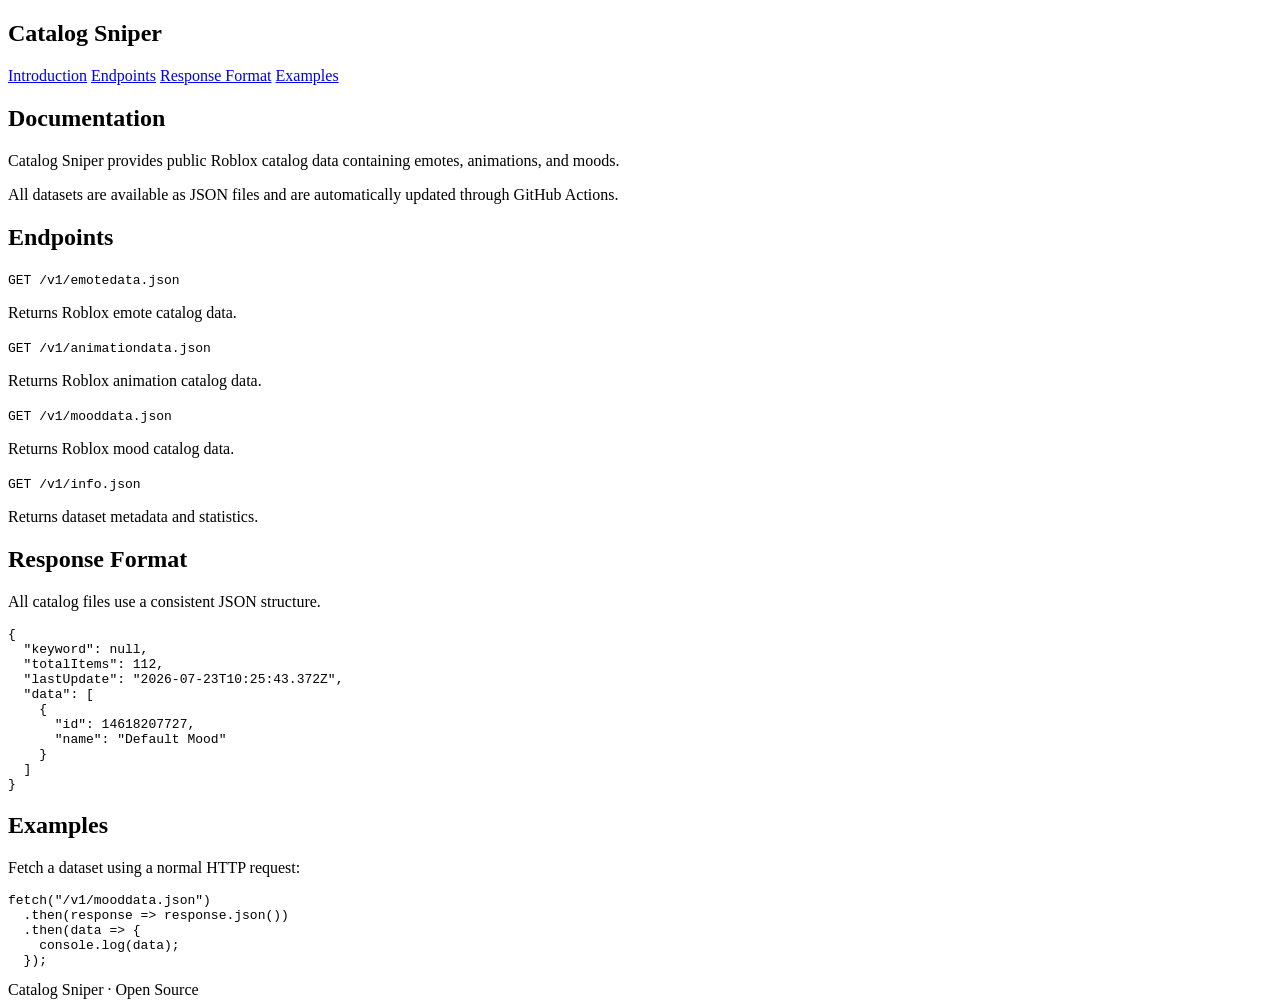
==== public/docs/index.html @ 38dd3ee1 "Create index.html" ====
<!DOCTYPE html>
<html lang="en">
<head>
    <meta charset="UTF-8">
    <meta name="viewport" content="width=device-width, initial-scale=1.0">

    <title>Documentation</title>
    <meta name="description" content="Catalog Sniper documentation.">

    <link rel="stylesheet" href="style.css">
</head>

<body>

<div class="docs-container">

    <aside class="sidebar">

        <h2>Catalog Sniper</h2>

        <nav>
            <a href="#introduction">Introduction</a>
            <a href="#endpoints">Endpoints</a>
            <a href="#response">Response Format</a>
            <a href="#examples">Examples</a>
        </nav>

    </aside>


    <main class="content">


        <section id="introduction">

            <h1>Documentation</h1>

            <p>
                Catalog Sniper provides public Roblox catalog data
                containing emotes, animations, and moods.
            </p>

            <p>
                All datasets are available as JSON files and are
                automatically updated through GitHub Actions.
            </p>

        </section>



        <section id="endpoints">

            <h2>Endpoints</h2>


            <div class="endpoint">

                <code>GET /v1/emotedata.json</code>

                <p>
                    Returns Roblox emote catalog data.
                </p>

            </div>


            <div class="endpoint">

                <code>GET /v1/animationdata.json</code>

                <p>
                    Returns Roblox animation catalog data.
                </p>

            </div>


            <div class="endpoint">

                <code>GET /v1/mooddata.json</code>

                <p>
                    Returns Roblox mood catalog data.
                </p>

            </div>


            <div class="endpoint">

                <code>GET /v1/info.json</code>

                <p>
                    Returns dataset metadata and statistics.
                </p>

            </div>


        </section>




        <section id="response">

            <h2>Response Format</h2>


            <p>
                All catalog files use a consistent JSON structure.
            </p>


            <pre><code>{
  "keyword": null,
  "totalItems": 112,
  "lastUpdate": "2026-07-23T10:25:43.372Z",
  "data": [
    {
      "id": 14618207727,
      "name": "Default Mood"
    }
  ]
}</code></pre>


        </section>




        <section id="examples">

            <h2>Examples</h2>


            <p>
                Fetch a dataset using a normal HTTP request:
            </p>


            <pre><code>fetch("/v1/mooddata.json")
  .then(response => response.json())
  .then(data => {
    console.log(data);
  });</code></pre>


        </section>




        <footer>
            Catalog Sniper · Open Source
        </footer>


    </main>


</div>


</body>
</html>
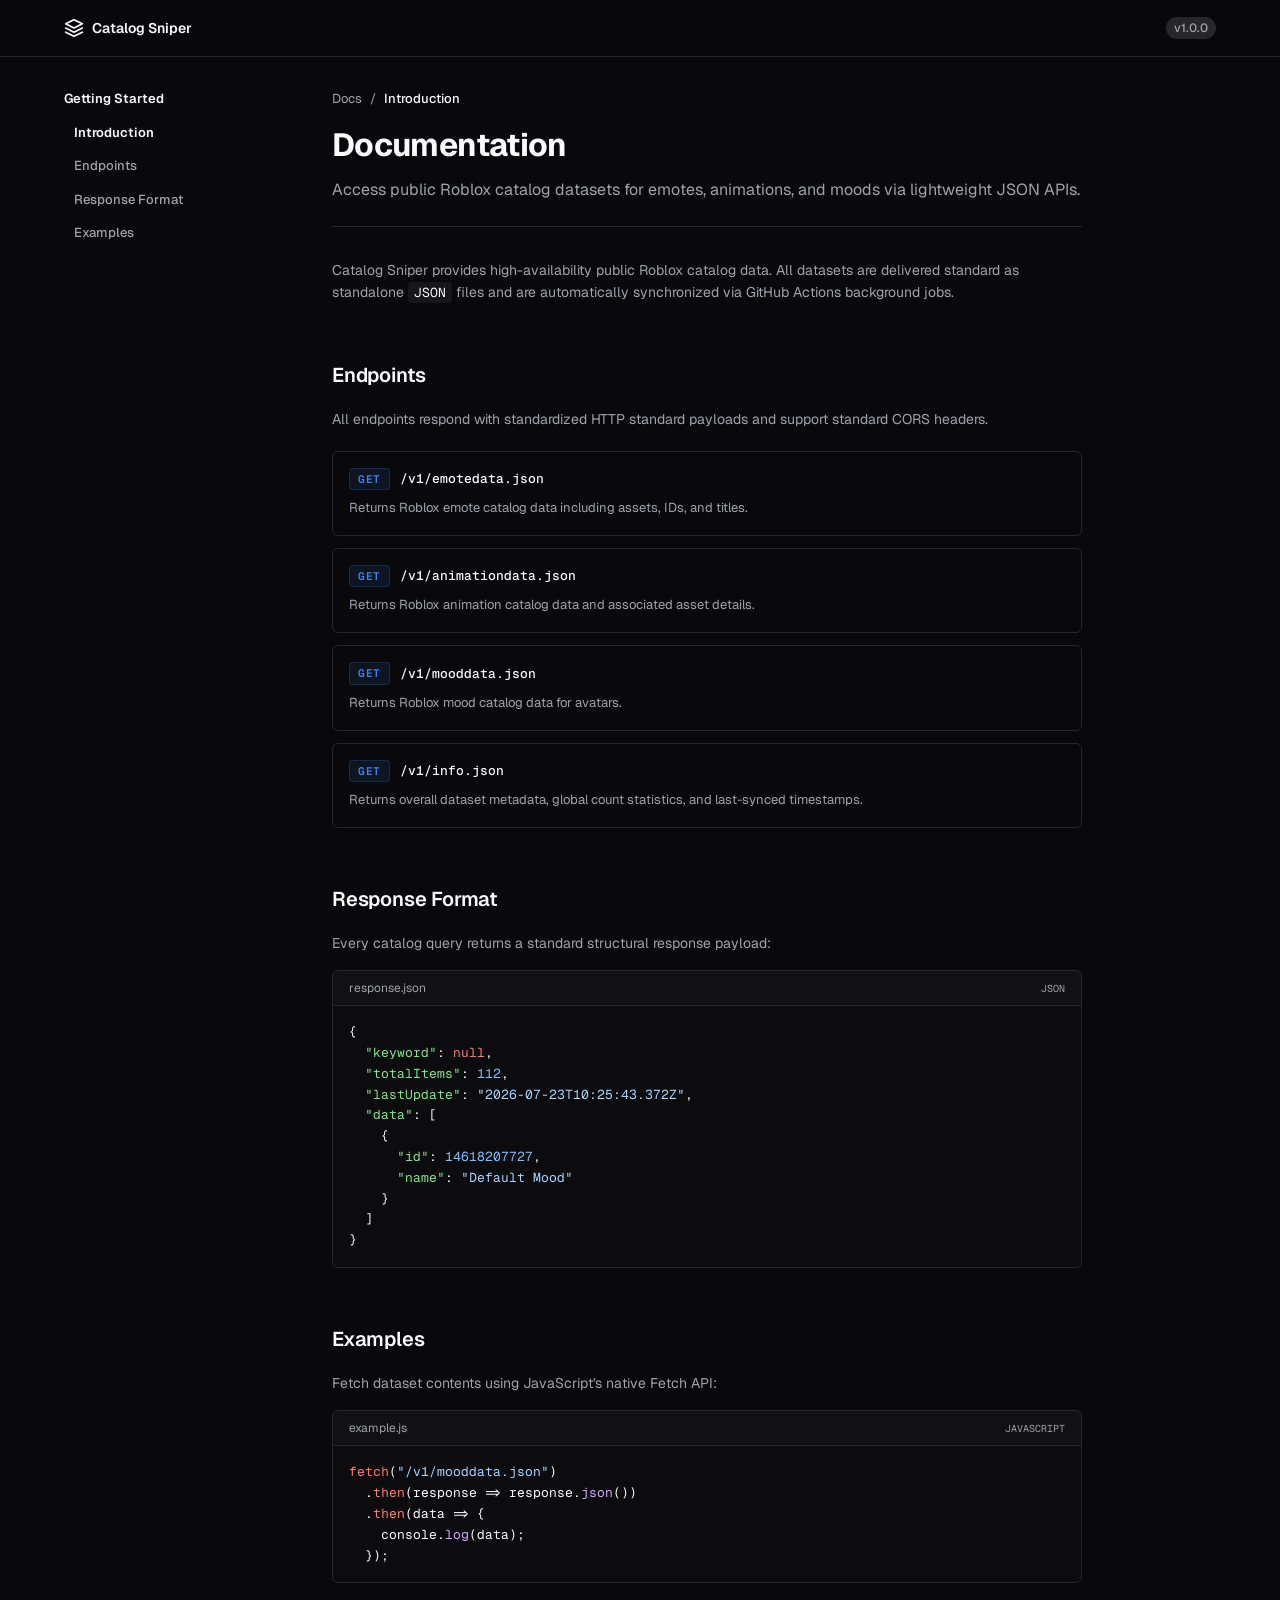
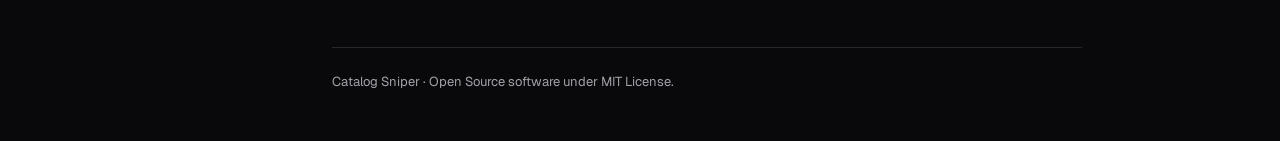
==== commit 050a4eed: "Update index.html" ====
--- a/public/docs/index.html
+++ b/public/docs/index.html
@@ -1,168 +1,147 @@
 <!DOCTYPE html>
-<html lang="en">
+<html lang="en" class="dark">
 <head>
     <meta charset="UTF-8">
     <meta name="viewport" content="width=device-width, initial-scale=1.0">
-
-    <title>Documentation</title>
-    <meta name="description" content="Catalog Sniper documentation.">
-
+    <title>Catalog Sniper - Documentation</title>
+    <meta name="description" content="Catalog Sniper documentation and API reference.">
     <link rel="stylesheet" href="style.css">
 </head>
-
 <body>
 
-<div class="docs-container">
+    <header class="header">
+        <div class="header-container">
+            <a href="#" class="brand">
+                <svg width="20" height="20" viewBox="0 0 24 24" fill="none" stroke="currentColor" stroke-width="2" stroke-linecap="round" stroke-linejoin="round"><path d="M12 2L2 7l10 5 10-5-10-5z"/><path d="M2 17l10 5 10-5"/><path d="M2 12l10 5 10-5"/></svg>
+                <span>Catalog Sniper</span>
+            </a>
+            <div class="header-badge">v1.0.0</div>
+        </div>
+    </header>
 
-    <aside class="sidebar">
+    <div class="docs-container">
 
-        <h2>Catalog Sniper</h2>
+        <aside class="sidebar">
+            <div class="sidebar-group">
+                <span class="sidebar-title">Getting Started</span>
+                <nav class="sidebar-links">
+                    <a href="#introduction" class="active">Introduction</a>
+                    <a href="#endpoints">Endpoints</a>
+                    <a href="#response">Response Format</a>
+                    <a href="#examples">Examples</a>
+                </nav>
+            </div>
+        </aside>
 
-        <nav>
-            <a href="#introduction">Introduction</a>
-            <a href="#endpoints">Endpoints</a>
-            <a href="#response">Response Format</a>
-            <a href="#examples">Examples</a>
-        </nav>
+        <main class="content">
 
-    </aside>
+            <section id="introduction">
+                <div class="breadcrumbs">
+                    <span>Docs</span>
+                    <span>/</span>
+                    <span class="current">Introduction</span>
+                </div>
+                
+                <h1>Documentation</h1>
+                <p class="lead">
+                    Access public Roblox catalog datasets for emotes, animations, and moods via lightweight JSON APIs.
+                </p>
 
-
-    <main class="content">
-
-
-        <section id="introduction">
-
-            <h1>Documentation</h1>
-
-            <p>
-                Catalog Sniper provides public Roblox catalog data
-                containing emotes, animations, and moods.
-            </p>
-
-            <p>
-                All datasets are available as JSON files and are
-                automatically updated through GitHub Actions.
-            </p>
-
-        </section>
-
-
-
-        <section id="endpoints">
-
-            <h2>Endpoints</h2>
-
-
-            <div class="endpoint">
-
-                <code>GET /v1/emotedata.json</code>
+                <hr class="separator" />
 
                 <p>
-                    Returns Roblox emote catalog data.
+                    Catalog Sniper provides high-availability public Roblox catalog data. All datasets are delivered standard as standalone <code>JSON</code> files and are automatically synchronized via GitHub Actions background jobs.
                 </p>
+            </section>
 
-            </div>
+            <section id="endpoints">
+                <h2>Endpoints</h2>
+                <p>All endpoints respond with standardized HTTP standard payloads and support standard CORS headers.</p>
 
+                <div class="endpoints-list">
+                    
+                    <div class="endpoint-card">
+                        <div class="endpoint-header">
+                            <span class="badge badge-get">GET</span>
+                            <code>/v1/emotedata.json</code>
+                        </div>
+                        <p>Returns Roblox emote catalog data including assets, IDs, and titles.</p>
+                    </div>
 
-            <div class="endpoint">
+                    <div class="endpoint-card">
+                        <div class="endpoint-header">
+                            <span class="badge badge-get">GET</span>
+                            <code>/v1/animationdata.json</code>
+                        </div>
+                        <p>Returns Roblox animation catalog data and associated asset details.</p>
+                    </div>
 
-                <code>GET /v1/animationdata.json</code>
+                    <div class="endpoint-card">
+                        <div class="endpoint-header">
+                            <span class="badge badge-get">GET</span>
+                            <code>/v1/mooddata.json</code>
+                        </div>
+                        <p>Returns Roblox mood catalog data for avatars.</p>
+                    </div>
 
-                <p>
-                    Returns Roblox animation catalog data.
-                </p>
+                    <div class="endpoint-card">
+                        <div class="endpoint-header">
+                            <span class="badge badge-get">GET</span>
+                            <code>/v1/info.json</code>
+                        </div>
+                        <p>Returns overall dataset metadata, global count statistics, and last-synced timestamps.</p>
+                    </div>
 
-            </div>
+                </div>
+            </section>
 
+            <section id="response">
+                <h2>Response Format</h2>
+                <p>Every catalog query returns a standard structural response payload:</p>
 
-            <div class="endpoint">
-
-                <code>GET /v1/mooddata.json</code>
-
-                <p>
-                    Returns Roblox mood catalog data.
-                </p>
-
-            </div>
-
-
-            <div class="endpoint">
-
-                <code>GET /v1/info.json</code>
-
-                <p>
-                    Returns dataset metadata and statistics.
-                </p>
-
-            </div>
-
-
-        </section>
-
-
-
-
-        <section id="response">
-
-            <h2>Response Format</h2>
-
-
-            <p>
-                All catalog files use a consistent JSON structure.
-            </p>
-
-
-            <pre><code>{
-  "keyword": null,
-  "totalItems": 112,
-  "lastUpdate": "2026-07-23T10:25:43.372Z",
-  "data": [
+                <div class="code-block">
+                    <div class="code-header">
+                        <span>response.json</span>
+                        <span class="code-lang">json</span>
+                    </div>
+                    <pre><code>{
+  <span class="key">"keyword"</span>: <span class="null">null</span>,
+  <span class="key">"totalItems"</span>: <span class="number">112</span>,
+  <span class="key">"lastUpdate"</span>: <span class="string">"2026-07-23T10:25:43.372Z"</span>,
+  <span class="key">"data"</span>: [
     {
-      "id": 14618207727,
-      "name": "Default Mood"
+      <span class="key">"id"</span>: <span class="number">14618207727</span>,
+      <span class="key">"name"</span>: <span class="string">"Default Mood"</span>
     }
   ]
 }</code></pre>
+                </div>
+            </section>
 
+            <section id="examples">
+                <h2>Examples</h2>
+                <p>Fetch dataset contents using JavaScript's native Fetch API:</p>
 
-        </section>
+                <div class="code-block">
+                    <div class="code-header">
+                        <span>example.js</span>
+                        <span class="code-lang">javascript</span>
+                    </div>
+                    <pre><code><span class="keyword">fetch</span>(<span class="string">"/v1/mooddata.json"</span>)
+  .<span class="keyword">then</span>(response => response.<span class="function">json</span>())
+  .<span class="keyword">then</span>(data => {
+    console.<span class="function">log</span>(data);
+  });</code></pre>
+                </div>
+            </section>
 
+            <footer class="footer">
+                <p>Catalog Sniper · Open Source software under MIT License.</p>
+            </footer>
 
+        </main>
 
-
-        <section id="examples">
-
-            <h2>Examples</h2>
-
-
-            <p>
-                Fetch a dataset using a normal HTTP request:
-            </p>
-
-
-            <pre><code>fetch("/v1/mooddata.json")
-  .then(response => response.json())
-  .then(data => {
-    console.log(data);
-  });</code></pre>
-
-
-        </section>
-
-
-
-
-        <footer>
-            Catalog Sniper · Open Source
-        </footer>
-
-
-    </main>
-
-
-</div>
-
+    </div>
 
 </body>
 </html>
--- a/public/docs/style.css
+++ b/public/docs/style.css
@@ -0,0 +1,321 @@
+@import url('https://fonts.googleapis.com/css2?family=Geist:wght@400;500;600;700&family=Geist+Mono:wght@400;500&display=swap');
+
+:root {
+    --background: #09090b;
+    --foreground: #fafafa;
+    --muted: #27272a;
+    --muted-foreground: #a1a1aa;
+    --border: #27272a;
+    --card: #09090b;
+    --card-hover: #18181b;
+    --primary: #fafafa;
+    --primary-foreground: #18181b;
+    --accent-get: #3b82f6;
+    --accent-get-bg: rgba(59, 130, 246, 0.1);
+    --code-bg: #0c0c0e;
+    
+    --radius-lg: 8px;
+    --radius-md: 6px;
+    --radius-sm: 4px;
+}
+
+* {
+    box-sizing: border-box;
+    margin: 0;
+    padding: 0;
+}
+
+html {
+    scroll-behavior: smooth;
+    color-scheme: dark;
+}
+
+body {
+    background-color: var(--background);
+    color: var(--foreground);
+    font-family: 'Geist', -apple-system, BlinkMacSystemFont, "Segoe UI", Roboto, sans-serif;
+    -webkit-font-smoothing: antialiased;
+    line-height: 1.5;
+}
+
+.header {
+    position: sticky;
+    top: 0;
+    z-index: 50;
+    width: 100%;
+    border-bottom: 1px solid var(--border);
+    background-color: rgba(9, 9, 11, 0.8);
+    backdrop-filter: blur(8px);
+}
+
+.header-container {
+    max-width: 1200px;
+    margin: 0 auto;
+    height: 56px;
+    padding: 0 24px;
+    display: flex;
+    align-items: center;
+    justify-content: space-between;
+}
+
+.brand {
+    display: flex;
+    align-items: center;
+    gap: 8px;
+    font-weight: 600;
+    font-size: 14px;
+    color: var(--foreground);
+    text-decoration: none;
+}
+
+.header-badge {
+    font-size: 12px;
+    padding: 2px 8px;
+    border-radius: 12px;
+    background: var(--muted);
+    color: var(--muted-foreground);
+    font-weight: 500;
+}
+
+.docs-container {
+    max-width: 1200px;
+    margin: 0 auto;
+    display: flex;
+    padding: 32px 24px;
+    gap: 48px;
+}
+
+.sidebar {
+    width: 220px;
+    flex-shrink: 0;
+    position: sticky;
+    top: 88px;
+    height: calc(100vh - 110px);
+    overflow-y: auto;
+}
+
+.sidebar-title {
+    font-size: 13px;
+    font-weight: 600;
+    color: var(--foreground);
+    margin-bottom: 8px;
+    display: block;
+}
+
+.sidebar-links {
+    display: flex;
+    flex-direction: column;
+    gap: 2px;
+}
+
+.sidebar-links a {
+    text-decoration: none;
+    color: var(--muted-foreground);
+    font-size: 13px;
+    font-weight: 500;
+    padding: 6px 10px;
+    border-radius: var(--radius-sm);
+    transition: all 0.15s ease;
+}
+
+.sidebar-links a:hover {
+    color: var(--foreground);
+    background-color: rgba(255, 255, 255, 0.04);
+}
+
+.sidebar-links a.active {
+    color: var(--foreground);
+    font-weight: 600;
+}
+
+.content {
+    flex: 1;
+    max-width: 750px;
+}
+
+.breadcrumbs {
+    display: flex;
+    align-items: center;
+    gap: 8px;
+    font-size: 13px;
+    color: var(--muted-foreground);
+    margin-bottom: 12px;
+}
+
+.breadcrumbs .current {
+    color: var(--foreground);
+    font-weight: 500;
+}
+
+h1 {
+    font-size: 32px;
+    font-weight: 700;
+    letter-spacing: -0.02em;
+    margin-bottom: 8px;
+}
+
+.lead {
+    font-size: 16px;
+    color: var(--muted-foreground);
+    line-height: 1.6;
+}
+
+.separator {
+    border: 0;
+    height: 1px;
+    background: var(--border);
+    margin: 24px 0 32px;
+}
+
+section {
+    margin-bottom: 56px;
+    scroll-margin-top: 80px;
+}
+
+h2 {
+    font-size: 20px;
+    font-weight: 600;
+    letter-spacing: -0.01em;
+    margin-bottom: 12px;
+    padding-bottom: 6px;
+}
+
+p {
+    color: var(--muted-foreground);
+    font-size: 14px;
+    line-height: 1.6;
+    margin-bottom: 16px;
+}
+
+code {
+    font-family: 'Geist Mono', monospace;
+    font-size: 13px;
+    background-color: rgba(255, 255, 255, 0.06);
+    padding: 2px 6px;
+    border-radius: var(--radius-sm);
+    color: var(--foreground);
+}
+
+.endpoints-list {
+    display: flex;
+    flex-direction: column;
+    gap: 12px;
+    margin-top: 20px;
+}
+
+.endpoint-card {
+    border: 1px solid var(--border);
+    background-color: var(--card);
+    border-radius: var(--radius-md);
+    padding: 16px;
+    transition: background-color 0.15s ease, border-color 0.15s ease;
+}
+
+.endpoint-card:hover {
+    background-color: var(--card-hover);
+    border-color: #3f3f46;
+}
+
+.endpoint-header {
+    display: flex;
+    align-items: center;
+    gap: 10px;
+    margin-bottom: 8px;
+}
+
+.endpoint-header code {
+    background: transparent;
+    padding: 0;
+    font-weight: 500;
+}
+
+.endpoint-card p {
+    margin: 0;
+    font-size: 13px;
+}
+
+.badge {
+    font-family: 'Geist Mono', monospace;
+    font-size: 11px;
+    font-weight: 600;
+    padding: 2px 8px;
+    border-radius: 4px;
+    letter-spacing: 0.05em;
+}
+
+.badge-get {
+    color: var(--accent-get);
+    background: var(--accent-get-bg);
+    border: 1px solid rgba(59, 130, 246, 0.2);
+}
+
+.code-block {
+    margin-top: 16px;
+    border: 1px solid var(--border);
+    border-radius: var(--radius-md);
+    background: var(--code-bg);
+    overflow: hidden;
+}
+
+.code-header {
+    display: flex;
+    justify-content: space-between;
+    align-items: center;
+    padding: 8px 16px;
+    border-bottom: 1px solid var(--border);
+    font-size: 12px;
+    color: var(--muted-foreground);
+    background: rgba(255, 255, 255, 0.02);
+}
+
+.code-lang {
+    font-family: 'Geist Mono', monospace;
+    text-transform: uppercase;
+    font-size: 10px;
+}
+
+pre {
+    padding: 16px;
+    overflow-x: auto;
+}
+
+pre code {
+    background: transparent;
+    padding: 0;
+    font-size: 13px;
+    line-height: 1.6;
+    display: block;
+}
+
+.key { color: #7ee787; }
+.string { color: #a5d6ff; }
+.number { color: #79c0ff; }
+.null { color: #ff7b72; }
+.keyword { color: #ff7b72; }
+.function { color: #d2a8ff; }
+
+.footer {
+    border-top: 1px solid var(--border);
+    padding-top: 24px;
+    margin-top: 64px;
+}
+
+.footer p {
+    font-size: 13px;
+    color: var(--muted-foreground);
+}
+
+@media (max-width: 768px) {
+    .docs-container {
+        flex-direction: column;
+        padding: 24px 16px;
+    }
+
+    .sidebar {
+        width: 100%;
+        height: auto;
+        position: static;
+        border-bottom: 1px solid var(--border);
+        padding-bottom: 16px;
+    }
+}
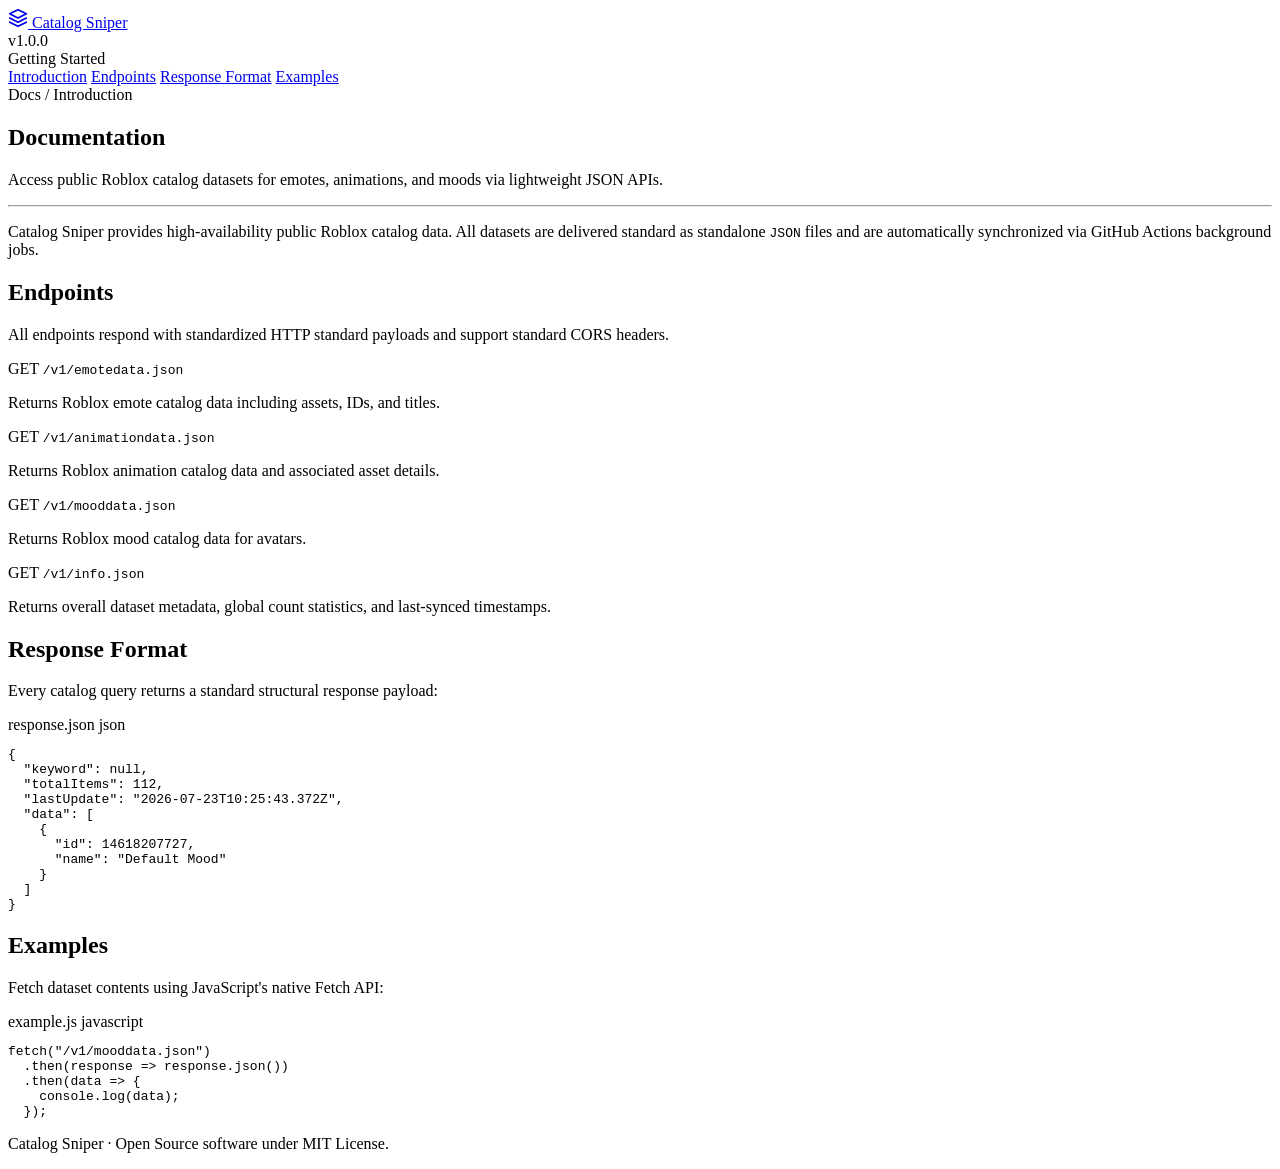
==== commit 0471d719: "Update index.html" ====
--- a/public/docs/index.html
+++ b/public/docs/index.html
@@ -5,7 +5,7 @@
     <meta name="viewport" content="width=device-width, initial-scale=1.0">
     <title>Catalog Sniper - Documentation</title>
     <meta name="description" content="Catalog Sniper documentation and API reference.">
-    <link rel="stylesheet" href="style.css">
+    <link rel="stylesheet" href="/docs/style.css">
 </head>
 <body>
 
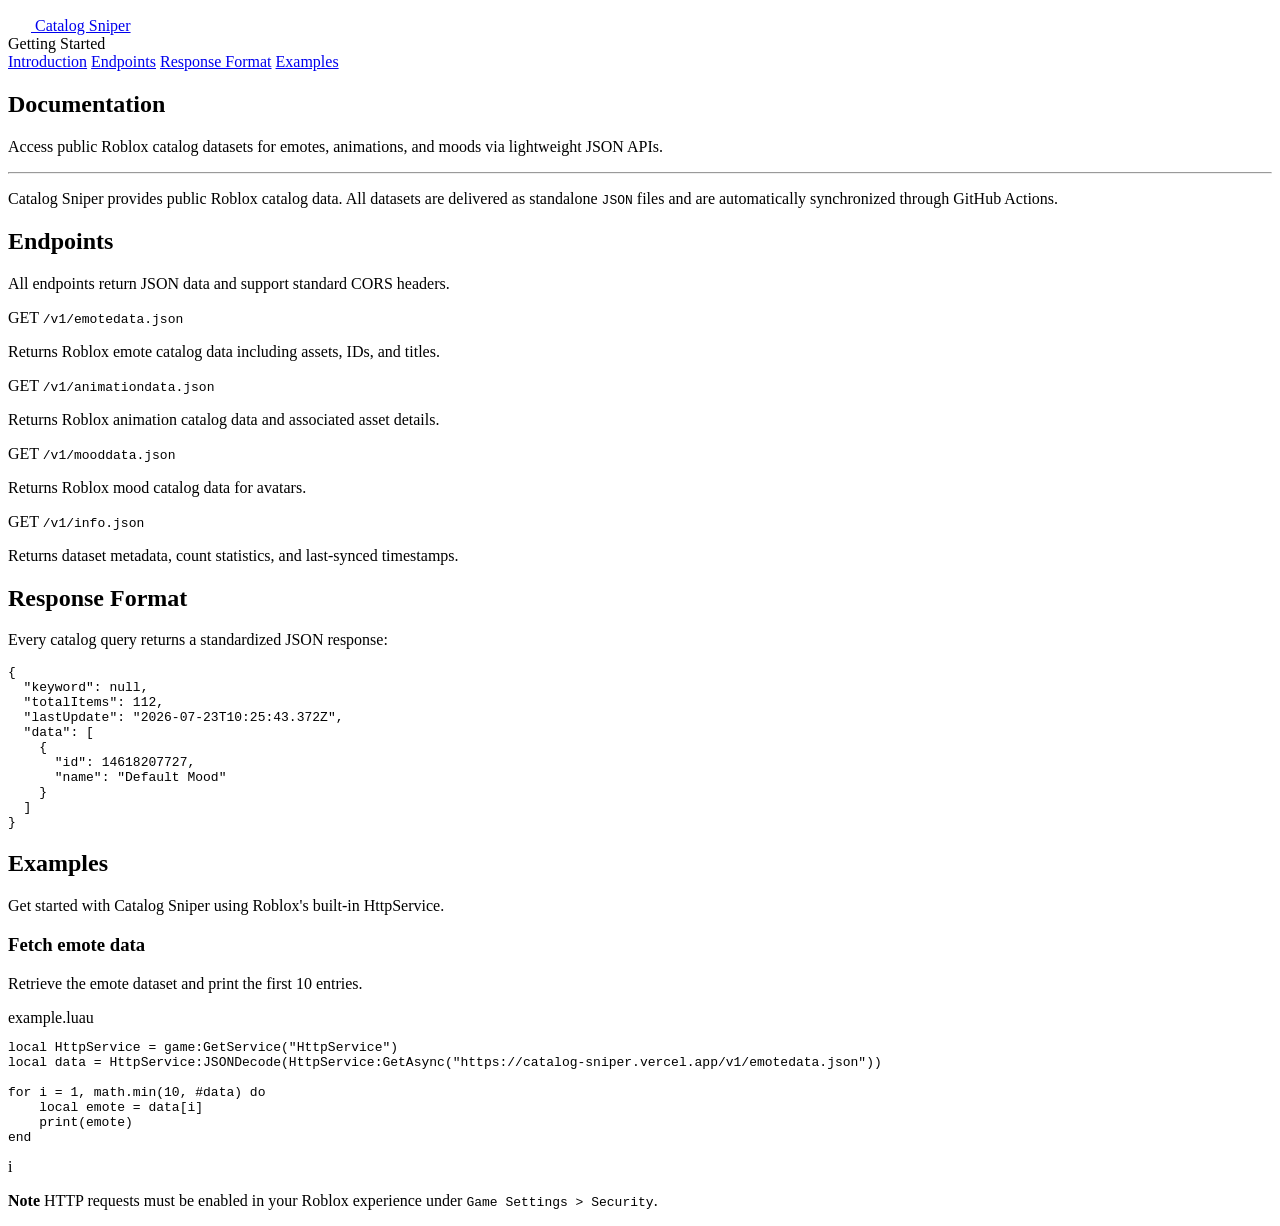
==== commit 82962e52: "Update index.html" ====
--- a/public/docs/index.html
+++ b/public/docs/index.html
@@ -4,23 +4,20 @@
     <meta charset="UTF-8">
     <meta name="viewport" content="width=device-width, initial-scale=1.0">
     <title>Catalog Sniper - Documentation</title>
-    <meta name="description" content="Catalog Sniper documentation and API reference.">
-    <link rel="stylesheet" href="/docs/style.css">
+    <link rel="stylesheet" href="docs/style.css">
 </head>
 <body>
-
     <header class="header">
         <div class="header-container">
             <a href="#" class="brand">
-                <svg width="20" height="20" viewBox="0 0 24 24" fill="none" stroke="currentColor" stroke-width="2" stroke-linecap="round" stroke-linejoin="round"><path d="M12 2L2 7l10 5 10-5-10-5z"/><path d="M2 17l10 5 10-5"/><path d="M2 12l10 5 10-5"/></svg>
+				<svg fill="#ffffff" height="23" width="23" version="1.1" id="XMLID_237_" xmlns="http://www.w3.org/2000/svg" xmlns:xlink="http://www.w3.org/1999/xlink" viewBox="0 0 24 24" xml:space="preserve">
+				    <g id="catalog"><g><path d="M12,23.3L0,20V3l4,1V1l8,2.3L20,1v3l4-1v17L12,23.3z M2,18.5l10,2.8l10-2.7v-13l-2,0.5v11l-8,2.2L4,17V6L2,5.5V18.5z M13,5.1V17l5-1.4v-12L13,5.1z M6,15.5l5,1.4V5.1L6,3.7V15.5z"/></g></g>
+				</svg>
                 <span>Catalog Sniper</span>
             </a>
-            <div class="header-badge">v1.0.0</div>
         </div>
     </header>
-
     <div class="docs-container">
-
         <aside class="sidebar">
             <div class="sidebar-group">
                 <span class="sidebar-title">Getting Started</span>
@@ -32,78 +29,69 @@
                 </nav>
             </div>
         </aside>
-
         <main class="content">
-
             <section id="introduction">
-                <div class="breadcrumbs">
-                    <span>Docs</span>
-                    <span>/</span>
-                    <span class="current">Introduction</span>
-                </div>
-                
                 <h1>Documentation</h1>
                 <p class="lead">
-                    Access public Roblox catalog datasets for emotes, animations, and moods via lightweight JSON APIs.
+                    Access public Roblox catalog datasets for emotes, animations,
+                    and moods via lightweight JSON APIs.
                 </p>
-
-                <hr class="separator" />
-
+                <hr class="separator">
                 <p>
-                    Catalog Sniper provides high-availability public Roblox catalog data. All datasets are delivered standard as standalone <code>JSON</code> files and are automatically synchronized via GitHub Actions background jobs.
+                    Catalog Sniper provides public Roblox catalog data.
+                    All datasets are delivered as standalone <code>JSON</code>
+                    files and are automatically synchronized through GitHub Actions.
                 </p>
             </section>
-
             <section id="endpoints">
                 <h2>Endpoints</h2>
-                <p>All endpoints respond with standardized HTTP standard payloads and support standard CORS headers.</p>
-
+                <p>All endpoints return JSON data and support standard CORS headers.</p>
                 <div class="endpoints-list">
-                    
                     <div class="endpoint-card">
                         <div class="endpoint-header">
                             <span class="badge badge-get">GET</span>
                             <code>/v1/emotedata.json</code>
                         </div>
-                        <p>Returns Roblox emote catalog data including assets, IDs, and titles.</p>
+                        <p>
+                            Returns Roblox emote catalog data including assets,
+                            IDs, and titles.
+                        </p>
                     </div>
-
                     <div class="endpoint-card">
                         <div class="endpoint-header">
                             <span class="badge badge-get">GET</span>
                             <code>/v1/animationdata.json</code>
                         </div>
-                        <p>Returns Roblox animation catalog data and associated asset details.</p>
+                        <p>
+                            Returns Roblox animation catalog data and
+                            associated asset details.
+                        </p>
                     </div>
-
                     <div class="endpoint-card">
                         <div class="endpoint-header">
                             <span class="badge badge-get">GET</span>
                             <code>/v1/mooddata.json</code>
                         </div>
-                        <p>Returns Roblox mood catalog data for avatars.</p>
+                        <p>
+                            Returns Roblox mood catalog data for avatars.
+                        </p>
                     </div>
-
                     <div class="endpoint-card">
                         <div class="endpoint-header">
                             <span class="badge badge-get">GET</span>
                             <code>/v1/info.json</code>
                         </div>
-                        <p>Returns overall dataset metadata, global count statistics, and last-synced timestamps.</p>
+                        <p>
+                            Returns dataset metadata, count statistics,
+                            and last-synced timestamps.
+                        </p>
                     </div>
-
                 </div>
             </section>
-
             <section id="response">
                 <h2>Response Format</h2>
-                <p>Every catalog query returns a standard structural response payload:</p>
-
+                <p>Every catalog query returns a standardized JSON response:</p>
                 <div class="code-block">
-                    <div class="code-header">
-                        <span>response.json</span>
-                        <span class="code-lang">json</span>
-                    </div>
                     <pre><code>{
   <span class="key">"keyword"</span>: <span class="null">null</span>,
   <span class="key">"totalItems"</span>: <span class="number">112</span>,
@@ -117,31 +105,41 @@
 }</code></pre>
                 </div>
             </section>
-
             <section id="examples">
                 <h2>Examples</h2>
-                <p>Fetch dataset contents using JavaScript's native Fetch API:</p>
+                <p class="section-description">Get started with Catalog Sniper using Roblox's built-in HttpService.</p>
+                <div class="example-card">
+                    <div class="example-info">
+                        <div>
+                            <h3>Fetch emote data</h3>
+                            <p>
+                                Retrieve the emote dataset and print the first
+                                10 entries.
+                            </p>
+                        </div>
+                        <span class="example-file">example.luau</span>
+                    </div>            
+                    <div class="code-block">
+                        <pre><code><span class="keyword">local</span> HttpService = game:GetService(<span class="string">"HttpService"</span>)
+<span class="keyword">local</span> data = HttpService:JSONDecode(HttpService:GetAsync(<span class="string">"https://catalog-sniper.vercel.app/v1/emotedata.json"</span>))
 
-                <div class="code-block">
-                    <div class="code-header">
-                        <span>example.js</span>
-                        <span class="code-lang">javascript</span>
+<span class="keyword">for</span> i = 1, math.min(<span class="number">10</span>, #data) <span class="keyword">do</span>
+    <span class="keyword">local</span> emote = data[i]
+    print(emote)
+<span class="keyword">end</span></code></pre>
                     </div>
-                    <pre><code><span class="keyword">fetch</span>(<span class="string">"/v1/mooddata.json"</span>)
-  .<span class="keyword">then</span>(response => response.<span class="function">json</span>())
-  .<span class="keyword">then</span>(data => {
-    console.<span class="function">log</span>(data);
-  });</code></pre>
+                </div>
+                <div class="example-note">
+                    <span class="note-icon">i</span>
+                    <p>
+                        <strong>Note</strong>
+                        HTTP requests must be enabled in your Roblox
+                        experience under
+                        <code>Game Settings > Security</code>.
+                    </p>
                 </div>
             </section>
-
-            <footer class="footer">
-                <p>Catalog Sniper · Open Source software under MIT License.</p>
-            </footer>
-
         </main>
-
     </div>
-
 </body>
 </html>
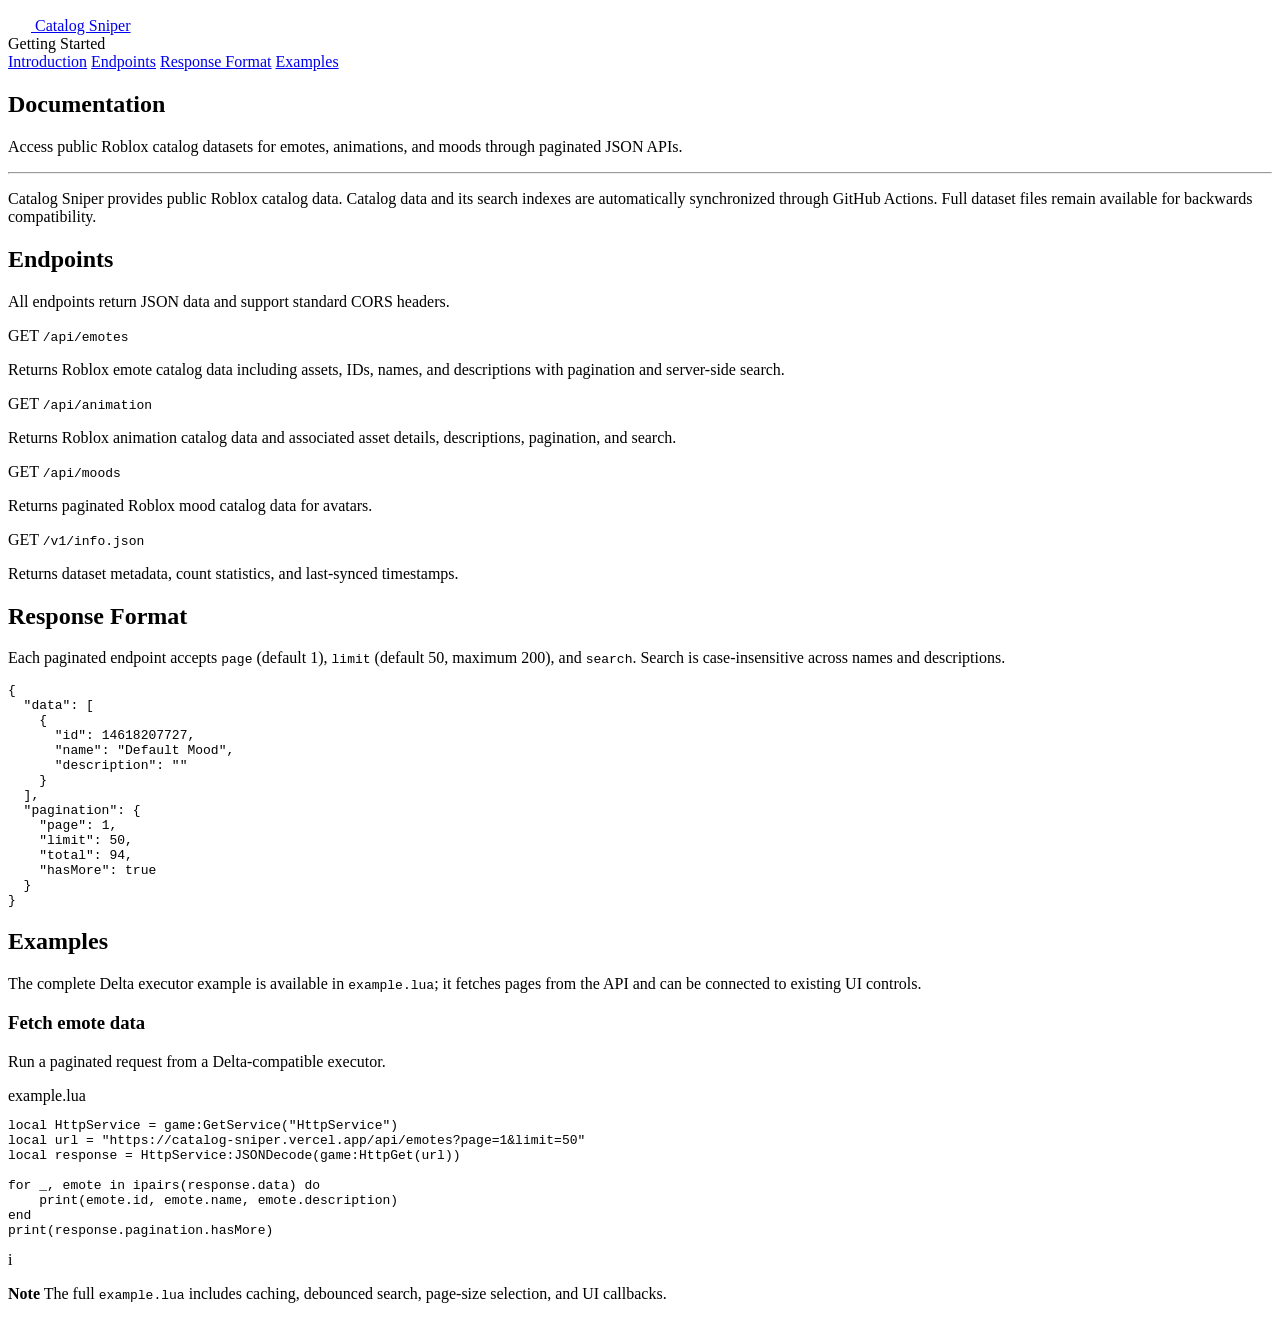
==== commit 9002cbfd: "z" ====
--- a/public/docs/index.html
+++ b/public/docs/index.html
@@ -34,13 +34,13 @@
                 <h1>Documentation</h1>
                 <p class="lead">
                     Access public Roblox catalog datasets for emotes, animations,
-                    and moods via lightweight JSON APIs.
+                    and moods through paginated JSON APIs.
                 </p>
                 <hr class="separator">
                 <p>
                     Catalog Sniper provides public Roblox catalog data.
-                    All datasets are delivered as standalone <code>JSON</code>
-                    files and are automatically synchronized through GitHub Actions.
+                    Catalog data and its search indexes are automatically synchronized through GitHub Actions.
+                    Full dataset files remain available for backwards compatibility.
                 </p>
             </section>
             <section id="endpoints">
@@ -50,30 +50,30 @@
                     <div class="endpoint-card">
                         <div class="endpoint-header">
                             <span class="badge badge-get">GET</span>
-                            <code>/v1/emotedata.json</code>
+                            <code>/api/emotes</code>
                         </div>
                         <p>
                             Returns Roblox emote catalog data including assets,
-                            IDs, and titles.
+                            IDs, names, and descriptions with pagination and server-side search.
                         </p>
                     </div>
                     <div class="endpoint-card">
                         <div class="endpoint-header">
                             <span class="badge badge-get">GET</span>
-                            <code>/v1/animationdata.json</code>
+                            <code>/api/animation</code>
                         </div>
                         <p>
                             Returns Roblox animation catalog data and
-                            associated asset details.
+                            associated asset details, descriptions, pagination, and search.
                         </p>
                     </div>
                     <div class="endpoint-card">
                         <div class="endpoint-header">
                             <span class="badge badge-get">GET</span>
-                            <code>/v1/mooddata.json</code>
+                            <code>/api/moods</code>
                         </div>
                         <p>
-                            Returns Roblox mood catalog data for avatars.
+                            Returns paginated Roblox mood catalog data for avatars.
                         </p>
                     </div>
                     <div class="endpoint-card">
@@ -90,52 +90,55 @@
             </section>
             <section id="response">
                 <h2>Response Format</h2>
-                <p>Every catalog query returns a standardized JSON response:</p>
+                <p>Each paginated endpoint accepts <code>page</code> (default 1), <code>limit</code> (default 50, maximum 200), and <code>search</code>. Search is case-insensitive across names and descriptions.</p>
                 <div class="code-block">
                     <pre><code>{
-  <span class="key">"keyword"</span>: <span class="null">null</span>,
-  <span class="key">"totalItems"</span>: <span class="number">112</span>,
-  <span class="key">"lastUpdate"</span>: <span class="string">"2026-07-23T10:25:43.372Z"</span>,
   <span class="key">"data"</span>: [
     {
       <span class="key">"id"</span>: <span class="number">14618207727</span>,
-      <span class="key">"name"</span>: <span class="string">"Default Mood"</span>
+      <span class="key">"name"</span>: <span class="string">"Default Mood"</span>,
+      <span class="key">"description"</span>: <span class="string">""</span>
     }
-  ]
+  ],
+  <span class="key">"pagination"</span>: {
+    <span class="key">"page"</span>: <span class="number">1</span>,
+    <span class="key">"limit"</span>: <span class="number">50</span>,
+    <span class="key">"total"</span>: <span class="number">94</span>,
+    <span class="key">"hasMore"</span>: <span class="keyword">true</span>
+  }
 }</code></pre>
                 </div>
             </section>
             <section id="examples">
                 <h2>Examples</h2>
-                <p class="section-description">Get started with Catalog Sniper using Roblox's built-in HttpService.</p>
+                <p class="section-description">The complete Delta executor example is available in <code>example.lua</code>; it fetches pages from the API and can be connected to existing UI controls.</p>
                 <div class="example-card">
                     <div class="example-info">
                         <div>
                             <h3>Fetch emote data</h3>
                             <p>
-                                Retrieve the emote dataset and print the first
-                                10 entries.
+                            Run a paginated request from a Delta-compatible executor.
                             </p>
                         </div>
-                        <span class="example-file">example.luau</span>
+                        <span class="example-file">example.lua</span>
                     </div>            
                     <div class="code-block">
                         <pre><code><span class="keyword">local</span> HttpService = game:GetService(<span class="string">"HttpService"</span>)
-<span class="keyword">local</span> data = HttpService:JSONDecode(HttpService:GetAsync(<span class="string">"https://catalog-sniper.vercel.app/v1/emotedata.json"</span>))
+<span class="keyword">local</span> url = <span class="string">"https://catalog-sniper.vercel.app/api/emotes?page=1&amp;limit=50"</span>
+<span class="keyword">local</span> response = HttpService:JSONDecode(game:HttpGet(url))
 
-<span class="keyword">for</span> i = 1, math.min(<span class="number">10</span>, #data) <span class="keyword">do</span>
-    <span class="keyword">local</span> emote = data[i]
-    print(emote)
-<span class="keyword">end</span></code></pre>
+<span class="keyword">for</span> _, emote <span class="keyword">in</span> ipairs(response.data) <span class="keyword">do</span>
+    print(emote.id, emote.name, emote.description)
+<span class="keyword">end</span>
+print(response.pagination.hasMore)</code></pre>
                     </div>
                 </div>
                 <div class="example-note">
                     <span class="note-icon">i</span>
                     <p>
                         <strong>Note</strong>
-                        HTTP requests must be enabled in your Roblox
-                        experience under
-                        <code>Game Settings > Security</code>.
+                        The full <code>example.lua</code> includes caching,
+                        debounced search, page-size selection, and UI callbacks.
                     </p>
                 </div>
             </section>
